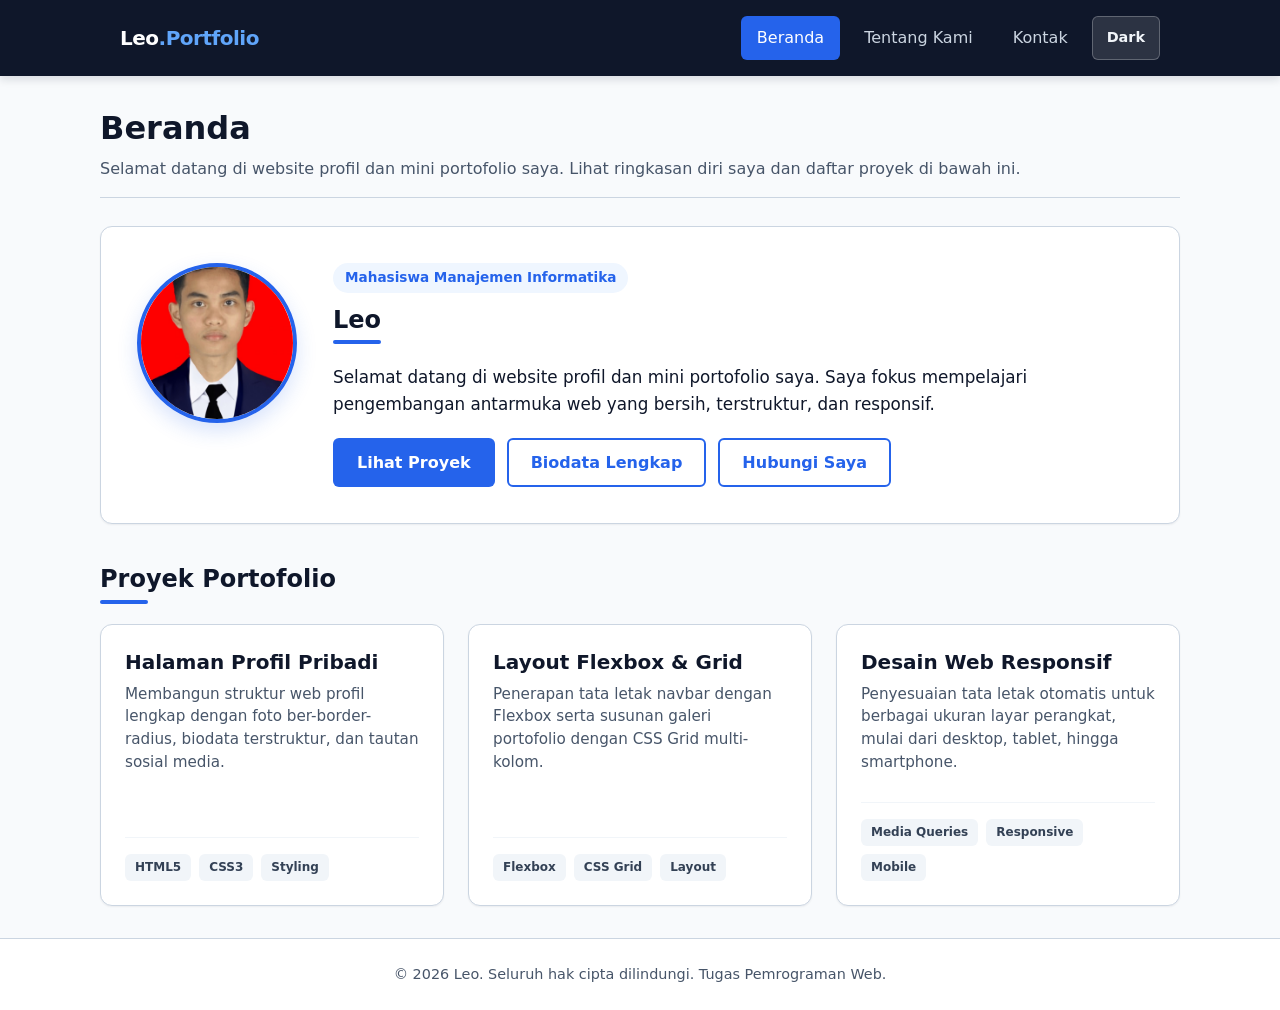
==== index.html @ 852a2a5d "first commit" ====
<!DOCTYPE html>
<html lang="id">

<head>
    <meta charset="UTF-8">
    <meta name="viewport" content="width=device-width, initial-scale=1.0">
    <title>Leo - Profil Pribadi & Portofolio</title>
    <link rel="stylesheet" href="style.css">
</head>

<body>

    <!-- Navigasi utama (Flexbox) -->
    <header>
        <nav class="navbar">
            <div class="nav-brand">Leo<span>.Portfolio</span></div>
            <ul class="nav-menu">
                <li><a href="index.html" class="active">Beranda</a></li>
                <li><a href="about.html">Tentang Kami</a></li>
                <li><a href="contact.html">Kontak</a></li>
                <li>
                    <button id="btn-dark-mode" class="btn-theme-toggle" type="button" aria-label="Beralih ke Dark Mode">Dark</button>
                </li>
            </ul>
        </nav>
    </header>

    <main>
        <!-- Header halaman: judul + deskripsi singkat (syarat soal UTS) -->
        <header class="page-header">
            <h1>Beranda</h1>
            <p>Selamat datang di website profil dan mini portofolio saya. Lihat ringkasan diri saya dan daftar proyek di bawah ini.</p>
        </header>

        <!-- Bagian Profil (Hero Halaman Beranda) -->
        <section id="profil">
            <img src="foto.jpg" alt="Foto Profil Leo" class="foto-profil">
            <div class="profil-info">
                <span class="badge-status">Mahasiswa Manajemen Informatika</span>
                <h2>Leo</h2>
                <p class="intro-text">
                    Selamat datang di website profil dan mini portofolio saya. Saya fokus mempelajari pengembangan
                    antarmuka web yang bersih, terstruktur, dan responsif.
                </p>

                <div class="btn-group">
                    <a href="#proyek" class="btn btn-primary">Lihat Proyek</a>
                    <a href="about.html" class="btn btn-outline">Biodata Lengkap</a>
                    <a href="contact.html" class="btn btn-outline">Hubungi Saya</a>
                </div>
            </div>
        </section>

        <!-- Bagian Proyek (Grid 3 Card Portofolio) -->
        <section id="proyek">
            <h2>Proyek Portofolio</h2>
            <div class="projects-grid">
                <!-- Card 1 -->
                <div class="card">
                    <div class="card-header">
                        <h3 class="card-title">Halaman Profil Pribadi</h3>
                        <p class="card-desc">
                            Membangun struktur web profil lengkap dengan foto ber-border-radius, biodata terstruktur,
                            dan tautan sosial media.
                        </p>
                    </div>
                    <div class="card-tags">
                        <span class="tag">HTML5</span>
                        <span class="tag">CSS3</span>
                        <span class="tag">Styling</span>
                    </div>
                </div>

                <!-- Card 2 -->
                <div class="card">
                    <div class="card-header">
                        <h3 class="card-title">Layout Flexbox & Grid</h3>
                        <p class="card-desc">
                            Penerapan tata letak navbar dengan Flexbox serta susunan galeri portofolio dengan CSS Grid
                            multi-kolom.
                        </p>
                    </div>
                    <div class="card-tags">
                        <span class="tag">Flexbox</span>
                        <span class="tag">CSS Grid</span>
                        <span class="tag">Layout</span>
                    </div>
                </div>

                <!-- Card 3 -->
                <div class="card">
                    <div class="card-header">
                        <h3 class="card-title">Desain Web Responsif</h3>
                        <p class="card-desc">
                            Penyesuaian tata letak otomatis untuk berbagai ukuran layar perangkat, mulai dari desktop,
                            tablet, hingga smartphone.
                        </p>
                    </div>
                    <div class="card-tags">
                        <span class="tag">Media Queries</span>
                        <span class="tag">Responsive</span>
                        <span class="tag">Mobile</span>
                    </div>
                </div>
            </div>
        </section>
    </main>

    <!-- Footer -->
    <footer>
        <p>&copy; 2026 Leo. Seluruh hak cipta dilindungi. Tugas Pemrograman Web.</p>
    </footer>

    <!-- Script Logika JavaScript -->
    <script src="script.js"></script>
</body>

</html>
---- style.css ----
/* =========================
   1. VARIABEL & RESET
   ========================= */
:root {
  --primary: #2563eb;
  --primary-hover: #1d4ed8;
  --primary-light: #eff6ff;
  --text: #0f172a;
  --muted: #475569;
  --bg: #f8fafc;
  --card: #ffffff;
  --border: #cbd5e1;
  --shadow: 0 1px 2px rgba(15, 23, 42, 0.06);
  --shadow-lg: 0 10px 20px rgba(15, 23, 42, 0.08);
  --radius: 12px;
}

* {
  box-sizing: border-box;
  margin: 0;
  padding: 0;
}

html {
  scroll-behavior: smooth;
}

/* Gunakan font bawaan sistem agar loading cepat dan tidak terlihat "dari generator" */
body {
  font-family: system-ui, -apple-system, BlinkMacSystemFont, "Segoe UI", Roboto, Arial, sans-serif;
  background: var(--bg);
  color: var(--text);
  line-height: 1.6;
  min-height: 100vh;
  display: flex;
  flex-direction: column;
}

img {
  max-width: 100%;
  display: block;
}

/* =========================
   2. TIPOGRAFI & UMUM
   ========================= */
h1,
h2,
h3 {
  color: var(--text);
  font-weight: 700;
  line-height: 1.3;
}

h1 {
  font-size: 2rem;
  margin-bottom: 12px;
}

h2 {
  font-size: 1.5rem;
  margin-bottom: 20px;
  position: relative;
  padding-bottom: 8px;
}

h2::after {
  content: '';
  position: absolute;
  left: 0;
  bottom: 0;
  width: 48px;
  height: 4px;
  background: var(--primary);
  border-radius: 999px;
}

h3 {
  font-size: 1.2rem;
  margin-bottom: 10px;
}

p {
  color: var(--muted);
  margin-bottom: 14px;
}

a {
  color: var(--primary);
  text-decoration: none;
  transition: color 0.2s ease;
}

a:hover {
  color: var(--primary-hover);
}

button,
.btn {
  font: inherit;
  border: none;
  cursor: pointer;
  transition: 0.2s ease;
}

button:hover,
.btn:hover {
  transform: translateY(-1px);
}

button:focus-visible,
a:focus-visible,
input:focus-visible,
textarea:focus-visible {
  outline: 2px solid var(--primary);
  outline-offset: 2px;
}

/* =========================
   3. LAYOUT UTAMA
   ========================= */
header {
  background: #0f172a;
  position: sticky;
  top: 0;
  z-index: 10;
  box-shadow: 0 4px 8px rgba(15, 23, 42, 0.12);
}

main {
  width: min(1080px, calc(100% - 40px));
  margin: 0 auto;
  padding: 32px 0;
  flex: 1;
}

footer {
  background: #ffffff;
  border-top: 1px solid var(--border);
  text-align: center;
  padding: 24px 20px;
  margin-top: auto;
}

footer p {
  margin-bottom: 0;
  font-size: 0.9rem;
}

/* =========================
   3b. PAGE HEADER (judul + deskripsi tiap halaman)
   Header di dalam main, tanpa background gelap seperti navbar.
   ========================= */
.page-header {
  background: transparent;
  position: static;
  box-shadow: none;
  margin-bottom: 28px;
  padding-bottom: 16px;
  border-bottom: 1px solid var(--border);
}

.page-header h1 {
  margin-bottom: 6px;
}

.page-header p {
  font-size: 1rem;
  color: var(--muted);
  margin-bottom: 0;
}

/* =========================
   4. NAVBAR
   ========================= */
.navbar {
  max-width: 1080px;
  margin: 0 auto;
  padding: 16px 20px;
  display: flex;
  align-items: center;
  justify-content: space-between;
}

.nav-brand {
  color: #ffffff;
  font-size: 1.25rem;
  font-weight: 700;
  letter-spacing: -0.5px;
}

.nav-brand span {
  color: #60a5fa;
}

.nav-menu {
  display: flex;
  align-items: center;
  list-style: none;
  gap: 8px;
}

.nav-menu a {
  display: inline-block;
  color: #cbd5e1;
  padding: 10px 16px;
  min-height: 44px;
  line-height: 24px;
  border-radius: 6px;
}

.nav-menu a:hover {
  color: #ffffff;
  background: rgba(255, 255, 255, 0.08);
}

.nav-menu a.active {
  color: #ffffff;
  background: var(--primary);
}

/* =========================
   5. HOME HERO
   ========================= */
#profil,
.about-flex {
  display: flex;
  align-items: flex-start;
  gap: 36px;
  background: var(--card);
  border: 1px solid var(--border);
  border-radius: var(--radius);
  box-shadow: var(--shadow);
  padding: 36px;
}

#profil {
  margin-bottom: 40px;
}

#profil .foto-profil,
#about-section .foto-profil {
  width: 160px;
  height: 160px;
  min-width: 160px;
  border-radius: 50%;
  object-fit: cover;
  border: 4px solid var(--primary);
  box-shadow: 0 8px 20px rgba(37, 99, 235, 0.18);
}

.badge-status {
  display: inline-block;
  background: var(--primary-light);
  color: var(--primary);
  padding: 4px 12px;
  border-radius: 999px;
  font-size: 0.85rem;
  font-weight: 600;
  margin-bottom: 12px;
}

.intro-text {
  font-size: 1.05rem;
  color: var(--text);
  margin-bottom: 20px;
}

.btn-group {
  display: flex;
  flex-wrap: wrap;
  gap: 12px;
}

.btn {
  display: inline-flex;
  align-items: center;
  justify-content: center;
  min-height: 44px;
  padding: 12px 24px;
  border-radius: 6px;
  font-weight: 600;
}

.btn-primary {
  background: var(--primary);
  color: #ffffff;
}

.btn-primary:hover {
  background: var(--primary-hover);
  color: #ffffff;
}

.btn-outline {
  background: transparent;
  color: var(--primary);
  border: 2px solid var(--primary);
  padding: 10px 22px;
}

.btn-outline:hover {
  background: var(--primary-light);
  color: var(--primary-hover);
}

/* =========================
   6. PROJECT CARD
   ========================= */
.projects-grid {
  display: grid;
  grid-template-columns: repeat(3, minmax(0, 1fr));
  gap: 24px;
}

.card {
  background: var(--card);
  border: 1px solid var(--border);
  border-radius: var(--radius);
  box-shadow: var(--shadow);
  padding: 24px;
  display: flex;
  flex-direction: column;
  transition: 0.2s ease;
}

.card:hover {
  transform: translateY(-4px);
  box-shadow: var(--shadow-lg);
  border-color: #94a3b8;
}

.card-header {
  margin-bottom: 12px;
}

.card-title {
  margin-bottom: 8px;
  font-size: 1.25rem;
}

.card-desc {
  color: var(--muted);
  font-size: 0.95rem;
  line-height: 1.5;
  margin-bottom: 16px;
}

.card-tags {
  display: flex;
  flex-wrap: wrap;
  gap: 8px;
  margin-top: auto;
  padding-top: 16px;
  border-top: 1px solid #f1f5f9;
}

.tag {
  background: #f1f5f9;
  color: #334155;
  font-size: 0.75rem;
  font-weight: 600;
  padding: 4px 10px;
  border-radius: 6px;
}

/* =========================
   7. ABOUT PAGE
   ========================= */
.about-content {
  flex: 1;
}

.biodata-grid {
  display: grid;
  grid-template-columns: 140px 1fr;
  gap: 12px 16px;
  margin: 20px 0;
  padding: 16px;
  background: #f8fafc;
  border: 1px solid #e2e8f0;
  border-radius: 6px;
}

.biodata-label {
  font-weight: 600;
  color: #334155;
}

.biodata-value {
  color: var(--text);
}

/* Daftar skill (diisi lewat AJAX dari data.json) */
.skill-list {
  list-style: none;
  display: grid;
  grid-template-columns: repeat(2, minmax(0, 1fr));
  gap: 12px;
  margin: 16px 0 24px;
  padding: 0;
}

.skill-item {
  background: var(--primary-light);
  border: 1px solid #dbeafe;
  border-radius: 8px;
  padding: 14px 16px;
}

.skill-item h4 {
  font-size: 1rem;
  color: var(--primary);
  margin-bottom: 4px;
}

.skill-item .skill-tingkat {
  display: inline-block;
  background: var(--primary);
  color: #ffffff;
  font-size: 0.7rem;
  font-weight: 600;
  padding: 2px 8px;
  border-radius: 999px;
  margin-bottom: 6px;
}

.skill-item p {
  font-size: 0.88rem;
  color: var(--muted);
  margin-bottom: 0;
}

.skill-loading,
.skill-error {
  grid-column: 1 / -1;
  text-align: center;
  padding: 16px;
  color: var(--muted);
  font-style: italic;
}

.skill-error {
  color: #dc2626;
}

/* =========================
   8. CONTACT PAGE
   ========================= */
#contact-section {
  display: grid;
  grid-template-columns: 1.2fr 0.8fr;
  gap: 32px;
}

#form-pesan {
  display: flex;
  flex-direction: column;
  gap: 16px;
  background: var(--card);
  border: 1px solid var(--border);
  border-radius: var(--radius);
  box-shadow: var(--shadow);
  padding: 32px;
}

.form-group {
  display: flex;
  flex-direction: column;
  gap: 6px;
}

.form-group label {
  font-weight: 600;
  font-size: 0.95rem;
  color: #334155;
}

.form-control {
  width: 100%;
  min-height: 44px;
  padding: 12px 16px;
  font: inherit;
  color: var(--text);
  background: #ffffff;
  border: 1px solid var(--border);
  border-radius: 6px;
  transition: border-color 0.2s ease, box-shadow 0.2s ease;
}

.form-control:focus {
  border-color: var(--primary);
  box-shadow: 0 0 0 3px rgba(37, 99, 235, 0.15);
}

textarea.form-control {
  min-height: 120px;
  resize: vertical;
}

#status-pesan {
  display: none;
  padding: 14px 18px;
  border-radius: 6px;
  font-size: 0.95rem;
  font-weight: 500;
  margin-top: 8px;
}

#status-pesan.sukses {
  display: block;
  background: #dcfce7;
  color: #166534;
  border: 1px solid #86efac;
}

#status-pesan.error {
  display: block;
  background: #fef2f2;
  color: #dc2626;
  border: 1px solid #fca5a5;
}

.form-control.input-error {
  border-color: #dc2626 !important;
  box-shadow: 0 0 0 3px rgba(220, 38, 38, 0.2) !important;
}

.contact-info-card {
  background: var(--card);
  border: 1px solid var(--border);
  border-radius: var(--radius);
  box-shadow: var(--shadow);
  padding: 32px;
  display: flex;
  flex-direction: column;
  gap: 20px;
}

.contact-item {
  display: flex;
  flex-direction: column;
  gap: 4px;
}

.contact-label {
  font-size: 0.85rem;
  text-transform: uppercase;
  letter-spacing: 0.5px;
  font-weight: 600;
  color: #64748b;
}

.contact-value {
  font-size: 1.05rem;
  font-weight: 500;
  color: var(--text);
}

.social-links {
  display: flex;
  flex-wrap: wrap;
  gap: 12px;
  margin-top: 8px;
}

.social-btn {
  display: inline-flex;
  align-items: center;
  justify-content: center;
  min-height: 44px;
  padding: 10px 18px;
  border-radius: 6px;
  background: #f1f5f9;
  color: #1e293b;
  font-weight: 500;
  font-size: 0.9rem;
}

.social-btn:hover {
  background: var(--primary);
  color: #ffffff;
}

/* =========================
   9. RESPONSIVE
   ========================= */
@media (max-width: 768px) {
  .projects-grid {
    grid-template-columns: repeat(2, minmax(0, 1fr));
    gap: 20px;
  }

  #contact-section {
    grid-template-columns: 1fr;
    gap: 24px;
  }

  .about-flex {
    gap: 24px;
    padding: 28px;
  }

  .skill-list {
    grid-template-columns: 1fr;
  }
}

@media (max-width: 480px) {
  .navbar {
    flex-direction: column;
    gap: 14px;
    text-align: center;
    padding: 14px 16px;
  }

  .nav-menu {
    width: 100%;
    justify-content: center;
    flex-wrap: wrap;
    gap: 8px;
  }

  .nav-menu a {
    padding: 8px 12px;
    font-size: 0.95rem;
  }

  main {
    width: min(100% - 20px, 1080px);
    padding: 20px 0;
  }

  #profil {
    flex-direction: column;
    text-align: center;
    gap: 20px;
    padding: 24px 16px;
  }

  .btn-group {
    justify-content: center;
  }

  .projects-grid {
    grid-template-columns: 1fr;
    gap: 16px;
  }

  .about-flex {
    flex-direction: column;
    align-items: center;
    text-align: center;
    padding: 24px 16px;
  }

  .biodata-grid {
    grid-template-columns: 1fr;
    text-align: left;
    gap: 8px;
  }

  #form-pesan,
  .contact-info-card {
    padding: 20px 16px;
  }
}

/* ==========================================================================
   10. INTERAKSI JAVASCRIPT & DARK MODE
   ========================================================================== */

/* Tombol Toggle Tema (Dark Mode) */
.btn-theme-toggle {
  display: inline-flex;
  align-items: center;
  gap: 8px;
  background: rgba(255, 255, 255, 0.12);
  color: #f1f5f9;
  border: 1px solid rgba(255, 255, 255, 0.25);
  padding: 8px 14px;
  min-height: 44px;
  border-radius: 6px;
  font-size: 0.9rem;
  font-weight: 600;
  cursor: pointer;
  transition: all 0.2s ease;
}

.btn-theme-toggle:hover {
  background: rgba(255, 255, 255, 0.22);
  color: #ffffff;
  border-color: rgba(255, 255, 255, 0.4);
}

/* Pengaturan Visibilitas Foto Profil (About) */
.foto-wrapper {
  display: flex;
  flex-direction: column;
  align-items: center;
  gap: 16px;
  min-width: 160px;
}

.foto-actions {
  display: flex;
  flex-direction: column;
  gap: 8px;
  width: 100%;
}

.btn-sm {
  min-height: 44px;
  padding: 8px 16px;
  font-size: 0.85rem;
  width: 100%;
  text-align: center;
}

/* ==========================================================================
   10b. ANIMASI (Style & Animation lewat CSS)
   Keyframe fadeIn dipakai untuk card skill dan notifikasi form.
   ========================================================================== */
@keyframes fadeIn {
  from {
    opacity: 0;
    transform: translateY(10px);
  }
  to {
    opacity: 1;
    transform: translateY(0);
  }
}

.fade-in {
  animation: fadeIn 0.4s ease forwards;
}

/* ==========================================================================
   DARK MODE
   Background hitam (#000000) dan font putih (#ffffff) sesuai spesifikasi
   ========================================================================== */
body.dark-mode {
  background-color: #000000;
  color: #ffffff;
}

body.dark-mode h1,
body.dark-mode h2,
body.dark-mode h3 {
  color: #ffffff;
}

body.dark-mode p {
  color: #e2e8f0;
}

body.dark-mode .intro-text {
  color: #f8fafc;
}

body.dark-mode header {
  background-color: #09090b;
  border-bottom: 1px solid #27272a;
}

body.dark-mode .page-header {
  border-bottom-color: #27272a;
}

body.dark-mode footer {
  background-color: #09090b;
  border-top: 1px solid #27272a;
}

body.dark-mode footer p {
  color: #a1a1aa;
}

body.dark-mode .card,
body.dark-mode #profil,
body.dark-mode .about-flex,
body.dark-mode #form-pesan,
body.dark-mode .contact-info-card {
  background-color: #121212;
  border-color: #27272a;
  box-shadow: 0 6px 16px rgba(0, 0, 0, 0.6);
}

body.dark-mode .card:hover {
  border-color: #3f3f46;
}

body.dark-mode .card-desc {
  color: #cbd5e1;
}

body.dark-mode .card-tags {
  border-top-color: #27272a;
}

body.dark-mode .tag {
  background: #27272a;
  color: #f4f4f5;
}

body.dark-mode .badge-status {
  background: #1e3a8a;
  color: #93c5fd;
}

body.dark-mode .btn-outline {
  color: #60a5fa;
  border-color: #60a5fa;
}

body.dark-mode .btn-outline:hover {
  background: #1e293b;
  color: #93c5fd;
}

body.dark-mode .biodata-grid {
  background-color: #18181b;
  border-color: #27272a;
}

body.dark-mode .biodata-label {
  color: #93c5fd;
}

body.dark-mode .biodata-value {
  color: #ffffff;
}

/* Skill list di dark mode */
body.dark-mode .skill-item {
  background-color: #18181b;
  border-color: #27272a;
}

body.dark-mode .skill-item h4 {
  color: #93c5fd;
}

body.dark-mode .skill-item p {
  color: #cbd5e1;
}

body.dark-mode .skill-error {
  color: #fca5a5;
}

body.dark-mode .form-group label {
  color: #f4f4f5;
}

body.dark-mode .form-control {
  background-color: #18181b;
  color: #ffffff;
  border-color: #3f3f46;
}

body.dark-mode .form-control:focus {
  border-color: #3b82f6;
  box-shadow: 0 0 0 3px rgba(59, 130, 246, 0.35);
}

body.dark-mode .contact-label {
  color: #a1a1aa;
}

body.dark-mode .contact-value {
  color: #ffffff;
}

body.dark-mode .social-btn {
  background-color: #27272a;
  color: #f4f4f5;
}

body.dark-mode .social-btn:hover {
  background-color: var(--primary);
  color: #ffffff;
}

body.dark-mode .btn-theme-toggle {
  background-color: #27272a;
  border-color: #3f3f46;
  color: #fef08a;
}

body.dark-mode .btn-theme-toggle:hover {
  background-color: #3f3f46;
  color: #ffffff;
}

body.dark-mode #status-pesan.sukses {
  background: #052e16;
  color: #86efac;
  border-color: #166534;
}

body.dark-mode #status-pesan.error {
  background: #450a0a;
  color: #fca5a5;
  border-color: #991b1b;
}
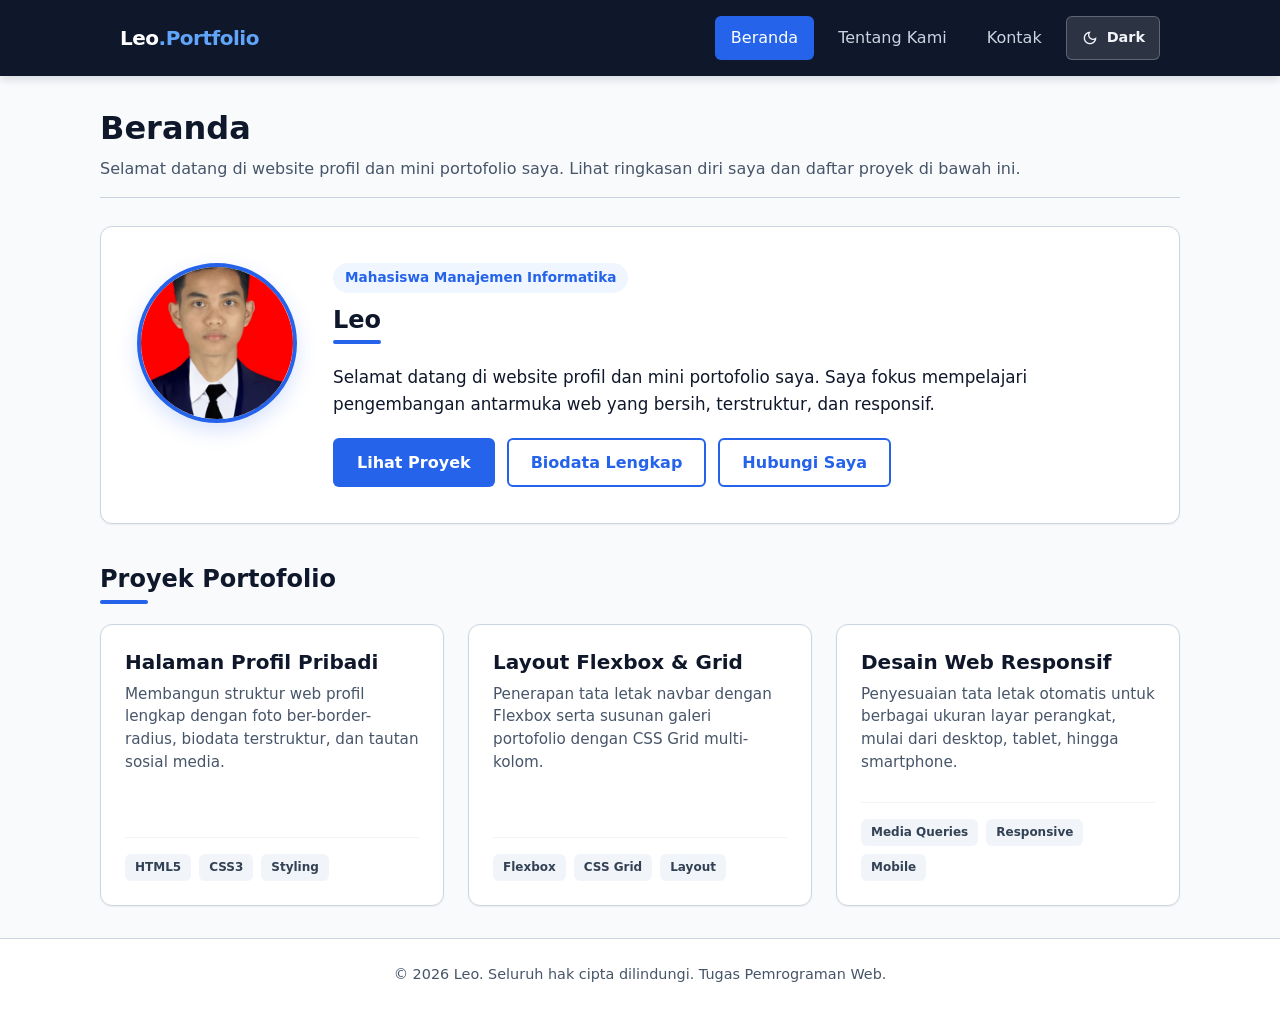
==== commit d80fce58: "Replace emoji icons with Material Symbols (dark_mode/light_mode) for professional look" ====
--- a/index.html
+++ b/index.html
@@ -6,6 +6,8 @@
     <meta name="viewport" content="width=device-width, initial-scale=1.0">
     <title>Leo - Profil Pribadi & Portofolio</title>
     <link rel="stylesheet" href="style.css">
+    <!-- Google Fonts Icons untuk ikon profesional -->
+    <link rel="stylesheet" href="https://fonts.googleapis.com/css2?family=Material+Symbols+Outlined:opsz,wght,FILL,GRAD@24,400,0,0&icon_names=dark_mode,light_mode">
 </head>
 
 <body>
@@ -19,7 +21,7 @@
                 <li><a href="about.html">Tentang Kami</a></li>
                 <li><a href="contact.html">Kontak</a></li>
                 <li>
-                    <button id="btn-dark-mode" class="btn-theme-toggle" type="button" aria-label="Beralih ke Dark Mode">Dark</button>
+                    <button id="btn-dark-mode" class="btn-theme-toggle" type="button" aria-label="Beralih ke Dark Mode"><span class="material-symbols-outlined" aria-hidden="true">dark_mode</span> Dark</button>
                 </li>
             </ul>
         </nav>
--- a/style.css
+++ b/style.css
@@ -693,6 +693,13 @@
   border-color: rgba(255, 255, 255, 0.4);
 }
 
+/* Ikon Material Symbols di tombol tema */
+.btn-theme-toggle .material-symbols-outlined {
+  font-size: 18px;
+  line-height: 1;
+  vertical-align: -3px;
+}
+
 /* Pengaturan Visibilitas Foto Profil (About) */
 .foto-wrapper {
   display: flex;
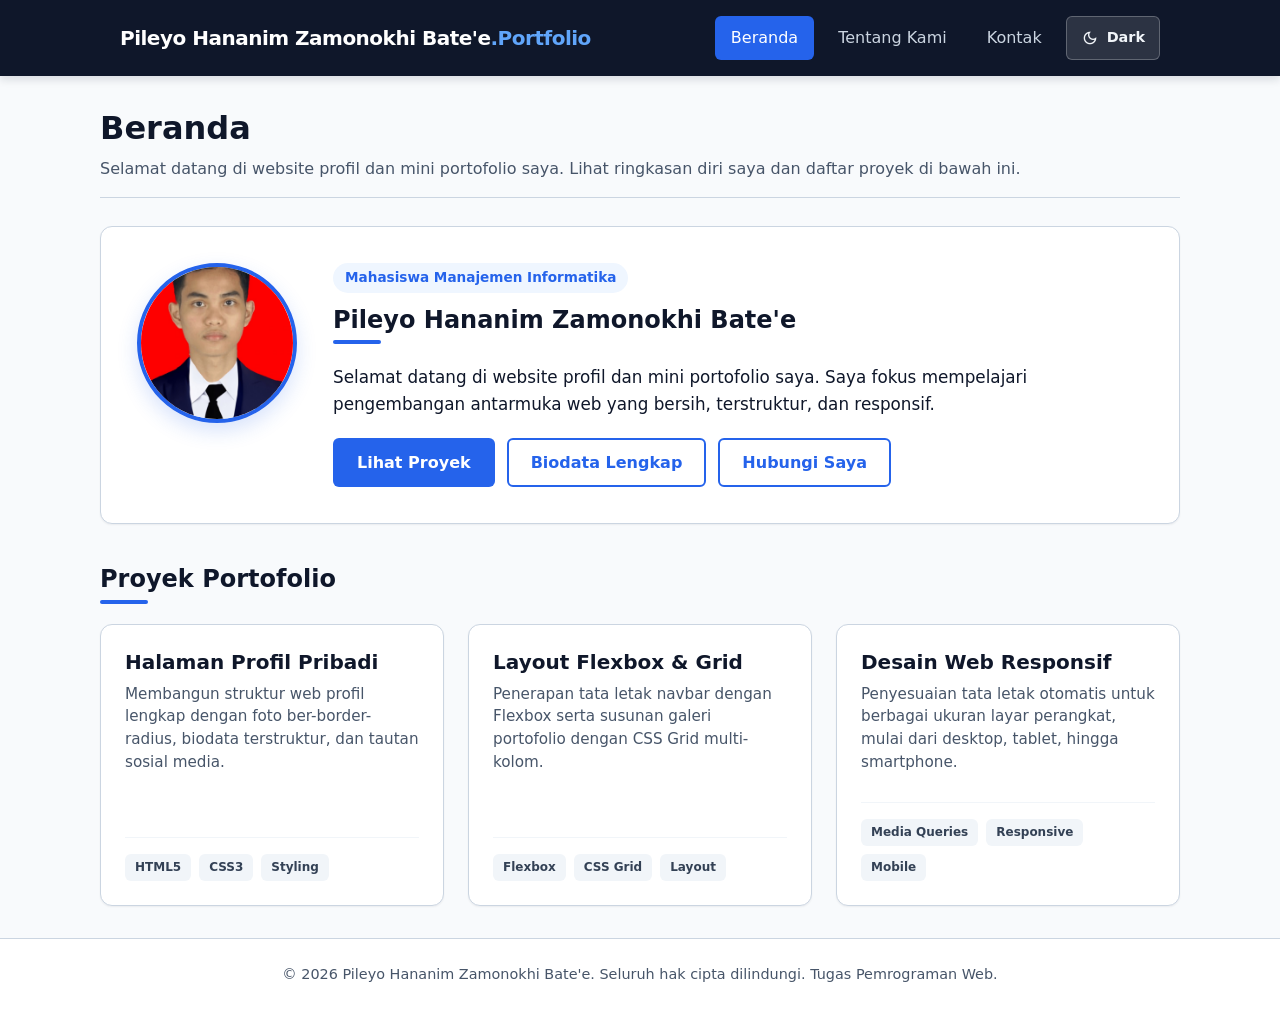
==== commit feb012be: "Update identitas: nama Pileyo Hananim Zamonokhi Bate'e, NIM 25091397045" ====
--- a/index.html
+++ b/index.html
@@ -4,7 +4,7 @@
 <head>
     <meta charset="UTF-8">
     <meta name="viewport" content="width=device-width, initial-scale=1.0">
-    <title>Leo - Profil Pribadi & Portofolio</title>
+    <title>Pileyo Hananim Zamonokhi Bate'e - Profil Pribadi & Portofolio</title>
     <link rel="stylesheet" href="style.css">
     <!-- Google Fonts Icons untuk ikon profesional -->
     <link rel="stylesheet" href="https://fonts.googleapis.com/css2?family=Material+Symbols+Outlined:opsz,wght,FILL,GRAD@24,400,0,0&icon_names=dark_mode,light_mode">
@@ -15,7 +15,7 @@
     <!-- Navigasi utama (Flexbox) -->
     <header>
         <nav class="navbar">
-            <div class="nav-brand">Leo<span>.Portfolio</span></div>
+            <div class="nav-brand">Pileyo Hananim Zamonokhi Bate'e<span>.Portfolio</span></div>
             <ul class="nav-menu">
                 <li><a href="index.html" class="active">Beranda</a></li>
                 <li><a href="about.html">Tentang Kami</a></li>
@@ -36,10 +36,10 @@
 
         <!-- Bagian Profil (Hero Halaman Beranda) -->
         <section id="profil">
-            <img src="foto.jpg" alt="Foto Profil Leo" class="foto-profil">
+            <img src="foto.jpg" alt="Foto Profil Pileyo Hananim Zamonokhi Bate'e" class="foto-profil">
             <div class="profil-info">
                 <span class="badge-status">Mahasiswa Manajemen Informatika</span>
-                <h2>Leo</h2>
+                <h2>Pileyo Hananim Zamonokhi Bate'e</h2>
                 <p class="intro-text">
                     Selamat datang di website profil dan mini portofolio saya. Saya fokus mempelajari pengembangan
                     antarmuka web yang bersih, terstruktur, dan responsif.
@@ -110,7 +110,7 @@
 
     <!-- Footer -->
     <footer>
-        <p>&copy; 2026 Leo. Seluruh hak cipta dilindungi. Tugas Pemrograman Web.</p>
+        <p>&copy; 2026 Pileyo Hananim Zamonokhi Bate'e. Seluruh hak cipta dilindungi. Tugas Pemrograman Web.</p>
     </footer>
 
     <!-- Script Logika JavaScript -->
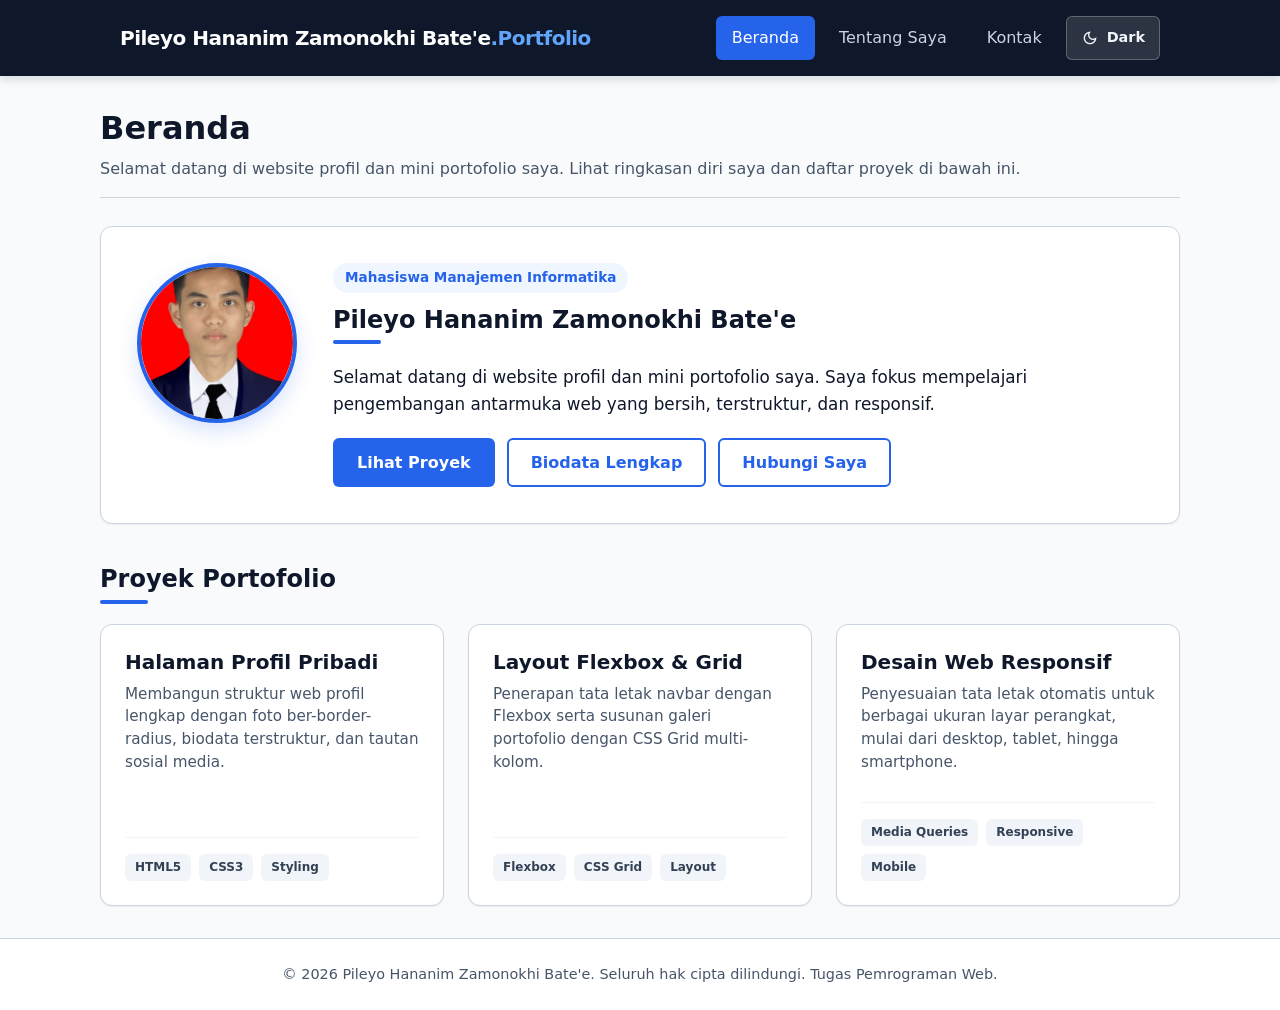
==== commit 245dd346: "commit pertama" ====
--- a/index.html
+++ b/index.html
@@ -6,19 +6,17 @@
     <meta name="viewport" content="width=device-width, initial-scale=1.0">
     <title>Pileyo Hananim Zamonokhi Bate'e - Profil Pribadi & Portofolio</title>
     <link rel="stylesheet" href="style.css">
-    <!-- Google Fonts Icons untuk ikon profesional -->
     <link rel="stylesheet" href="https://fonts.googleapis.com/css2?family=Material+Symbols+Outlined:opsz,wght,FILL,GRAD@24,400,0,0&icon_names=dark_mode,light_mode">
 </head>
 
 <body>
 
-    <!-- Navigasi utama (Flexbox) -->
     <header>
         <nav class="navbar">
             <div class="nav-brand">Pileyo Hananim Zamonokhi Bate'e<span>.Portfolio</span></div>
             <ul class="nav-menu">
                 <li><a href="index.html" class="active">Beranda</a></li>
-                <li><a href="about.html">Tentang Kami</a></li>
+                <li><a href="about.html">Tentang Saya</a></li>
                 <li><a href="contact.html">Kontak</a></li>
                 <li>
                     <button id="btn-dark-mode" class="btn-theme-toggle" type="button" aria-label="Beralih ke Dark Mode"><span class="material-symbols-outlined" aria-hidden="true">dark_mode</span> Dark</button>
@@ -28,13 +26,11 @@
     </header>
 
     <main>
-        <!-- Header halaman: judul + deskripsi singkat (syarat soal UTS) -->
         <header class="page-header">
             <h1>Beranda</h1>
             <p>Selamat datang di website profil dan mini portofolio saya. Lihat ringkasan diri saya dan daftar proyek di bawah ini.</p>
         </header>
 
-        <!-- Bagian Profil (Hero Halaman Beranda) -->
         <section id="profil">
             <img src="foto.jpg" alt="Foto Profil Pileyo Hananim Zamonokhi Bate'e" class="foto-profil">
             <div class="profil-info">
@@ -53,11 +49,9 @@
             </div>
         </section>
 
-        <!-- Bagian Proyek (Grid 3 Card Portofolio) -->
         <section id="proyek">
             <h2>Proyek Portofolio</h2>
             <div class="projects-grid">
-                <!-- Card 1 -->
                 <div class="card">
                     <div class="card-header">
                         <h3 class="card-title">Halaman Profil Pribadi</h3>
@@ -73,7 +67,6 @@
                     </div>
                 </div>
 
-                <!-- Card 2 -->
                 <div class="card">
                     <div class="card-header">
                         <h3 class="card-title">Layout Flexbox & Grid</h3>
@@ -89,7 +82,6 @@
                     </div>
                 </div>
 
-                <!-- Card 3 -->
                 <div class="card">
                     <div class="card-header">
                         <h3 class="card-title">Desain Web Responsif</h3>
@@ -108,12 +100,10 @@
         </section>
     </main>
 
-    <!-- Footer -->
     <footer>
         <p>&copy; 2026 Pileyo Hananim Zamonokhi Bate'e. Seluruh hak cipta dilindungi. Tugas Pemrograman Web.</p>
     </footer>
 
-    <!-- Script Logika JavaScript -->
     <script src="script.js"></script>
 </body>
 
--- a/style.css
+++ b/style.css
@@ -1,6 +1,3 @@
-/* =========================
-   1. VARIABEL & RESET
-   ========================= */
 :root {
   --primary: #2563eb;
   --primary-hover: #1d4ed8;
@@ -25,7 +22,6 @@
   scroll-behavior: smooth;
 }
 
-/* Gunakan font bawaan sistem agar loading cepat dan tidak terlihat "dari generator" */
 body {
   font-family: system-ui, -apple-system, BlinkMacSystemFont, "Segoe UI", Roboto, Arial, sans-serif;
   background: var(--bg);
@@ -41,9 +37,6 @@
   display: block;
 }
 
-/* =========================
-   2. TIPOGRAFI & UMUM
-   ========================= */
 h1,
 h2,
 h3 {
@@ -116,9 +109,6 @@
   outline-offset: 2px;
 }
 
-/* =========================
-   3. LAYOUT UTAMA
-   ========================= */
 header {
   background: #0f172a;
   position: sticky;
@@ -147,10 +137,6 @@
   font-size: 0.9rem;
 }
 
-/* =========================
-   3b. PAGE HEADER (judul + deskripsi tiap halaman)
-   Header di dalam main, tanpa background gelap seperti navbar.
-   ========================= */
 .page-header {
   background: transparent;
   position: static;
@@ -170,9 +156,6 @@
   margin-bottom: 0;
 }
 
-/* =========================
-   4. NAVBAR
-   ========================= */
 .navbar {
   max-width: 1080px;
   margin: 0 auto;
@@ -219,9 +202,6 @@
   background: var(--primary);
 }
 
-/* =========================
-   5. HOME HERO
-   ========================= */
 #profil,
 .about-flex {
   display: flex;
@@ -304,9 +284,6 @@
   color: var(--primary-hover);
 }
 
-/* =========================
-   6. PROJECT CARD
-   ========================= */
 .projects-grid {
   display: grid;
   grid-template-columns: repeat(3, minmax(0, 1fr));
@@ -364,9 +341,6 @@
   border-radius: 6px;
 }
 
-/* =========================
-   7. ABOUT PAGE
-   ========================= */
 .about-content {
   flex: 1;
 }
@@ -391,7 +365,6 @@
   color: var(--text);
 }
 
-/* Daftar skill (diisi lewat AJAX dari data.json) */
 .skill-list {
   list-style: none;
   display: grid;
@@ -444,9 +417,6 @@
   color: #dc2626;
 }
 
-/* =========================
-   8. CONTACT PAGE
-   ========================= */
 #contact-section {
   display: grid;
   grid-template-columns: 1.2fr 0.8fr;
@@ -582,9 +552,6 @@
   color: #ffffff;
 }
 
-/* =========================
-   9. RESPONSIVE
-   ========================= */
 @media (max-width: 768px) {
   .projects-grid {
     grid-template-columns: repeat(2, minmax(0, 1fr));
@@ -666,11 +633,7 @@
   }
 }
 
-/* ==========================================================================
-   10. INTERAKSI JAVASCRIPT & DARK MODE
-   ========================================================================== */
-
-/* Tombol Toggle Tema (Dark Mode) */
+
 .btn-theme-toggle {
   display: inline-flex;
   align-items: center;
@@ -693,14 +656,12 @@
   border-color: rgba(255, 255, 255, 0.4);
 }
 
-/* Ikon Material Symbols di tombol tema */
 .btn-theme-toggle .material-symbols-outlined {
   font-size: 18px;
   line-height: 1;
   vertical-align: -3px;
 }
 
-/* Pengaturan Visibilitas Foto Profil (About) */
 .foto-wrapper {
   display: flex;
   flex-direction: column;
@@ -724,10 +685,6 @@
   text-align: center;
 }
 
-/* ==========================================================================
-   10b. ANIMASI (Style & Animation lewat CSS)
-   Keyframe fadeIn dipakai untuk card skill dan notifikasi form.
-   ========================================================================== */
 @keyframes fadeIn {
   from {
     opacity: 0;
@@ -743,10 +700,6 @@
   animation: fadeIn 0.4s ease forwards;
 }
 
-/* ==========================================================================
-   DARK MODE
-   Background hitam (#000000) dan font putih (#ffffff) sesuai spesifikasi
-   ========================================================================== */
 body.dark-mode {
   background-color: #000000;
   color: #ffffff;
@@ -839,7 +792,6 @@
   color: #ffffff;
 }
 
-/* Skill list di dark mode */
 body.dark-mode .skill-item {
   background-color: #18181b;
   border-color: #27272a;
